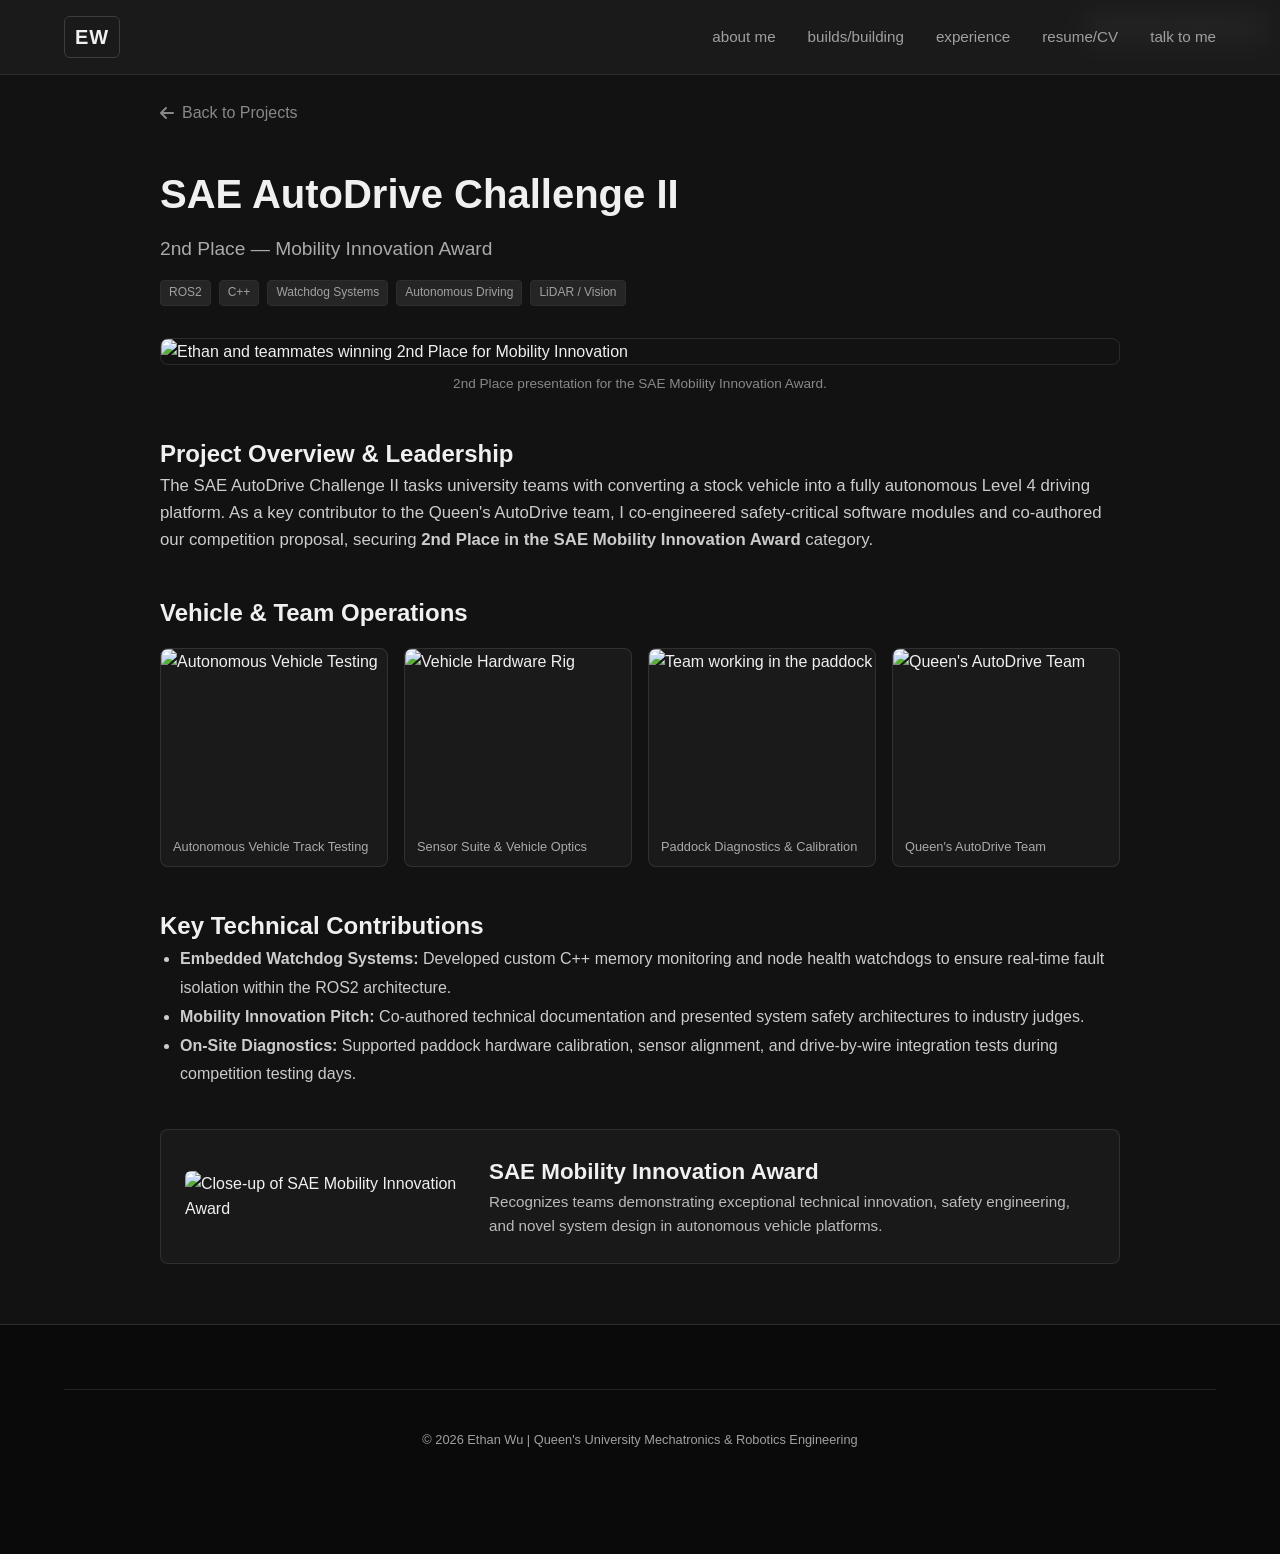
==== comps/autodrive.html @ 4d2bd2f5 "competition" ====
<!DOCTYPE html>
<html lang="en">
<head>
    <meta charset="UTF-8">
    <meta name="viewport" content="width=device-width, initial-scale=1.0">
    <title>SAE AutoDrive Challenge | Ethan Wu</title>
    <link rel="stylesheet" href="../style.css">
    <link rel="stylesheet" href="https://cdnjs.cloudflare.com/ajax/libs/font-awesome/6.4.0/css/all.min.css">
</head>
<body>

    <!-- NAVBAR -->
    <nav class="navbar">
        <div class="logo"><a href="../index.html" style="color: inherit; text-decoration: none;">EW</a></div>
        <ul class="nav-links">
            <li><a href="../index.html#about">about me</a></li>
            <li><a href="../index.html#stuff">builds/building</a></li>
            <li><a href="../index.html#experience">experience</a></li>
            <li><a href="../index.html#resume-cv">resume/CV</a></li>
            <li><a href="../index.html#contact">talk to me</a></li>
        </ul>
    </nav>

    <main class="project-detail-container" style="max-width: 1000px; margin: 100px auto 60px; padding: 0 20px;">
        
        <!-- BACK BUTTON -->
        <a href="../index.html#stuff" style="text-decoration: none; color: #888; display: inline-flex; align-items: center; gap: 8px; margin-bottom: 24px;">
            <i class="fa-solid fa-arrow-left"></i> Back to Projects
        </a>

        <!-- HEADER SECTION -->
        <header class="project-header" style="margin-bottom: 32px;">
            <span class="module-category" style="background: rgba(255,255,255,0.1); padding: 4px 12px; border-radius: 4px; font-size: 0.85rem;">Autonomous Vehicles & AI</span>
            <h1 style="font-size: 2.5rem; margin: 12px 0 8px;">SAE AutoDrive Challenge II</h1>
            <p class="project-subtitle" style="font-size: 1.2rem; color: #aaa;">2nd Place — Mobility Innovation Award</p>
            
            <div class="tags" style="margin-top: 16px; display: flex; gap: 8px; flex-wrap: wrap;">
                <span class="tag">ROS2</span>
                <span class="tag">C++</span>
                <span class="tag">Watchdog Systems</span>
                <span class="tag">Autonomous Driving</span>
                <span class="tag">LiDAR / Vision</span>
            </div>
        </header>

        <!-- HERO COVER IMAGE (WINNING PRESENTATION) -->
        <section class="project-section" style="margin-bottom: 40px;">
            <div style="border-radius: 8px; overflow: hidden; border: 1px solid rgba(255,255,255,0.1);">
                <img src="../media/autodrive-winning-team.jpg" alt="Ethan and teammates winning 2nd Place for Mobility Innovation" style="width: 100%; max-height: 480px; object-fit: cover; display: block; cursor: pointer;">
            </div>
            <p style="font-size: 0.85rem; color: #888; margin-top: 8px; text-align: center;">2nd Place presentation for the SAE Mobility Innovation Award.</p>
        </section>

        <!-- SYSTEM & COMPETITION OVERVIEW -->
        <section class="project-section" style="margin-bottom: 40px;">
            <h2>Project Overview & Leadership</h2>
            <p style="font-size: 1.05rem; line-height: 1.6; color: #ccc;">
                The SAE AutoDrive Challenge II tasks university teams with converting a stock vehicle into a fully autonomous Level 4 driving platform. As a key contributor to the Queen's AutoDrive team, I co-engineered safety-critical software modules and co-authored our competition proposal, securing <strong>2nd Place in the SAE Mobility Innovation Award</strong> category.
            </p>
        </section>

        <!-- PHOTO GALLERY (CAR & TEAM) -->
        <section class="project-section" style="margin-bottom: 40px;">
            <h2>Vehicle & Team Operations</h2>
            <div style="display: grid; grid-template-columns: repeat(auto-fit, minmax(220px, 1fr)); gap: 16px; margin-top: 16px;">
                
                <div style="border-radius: 8px; overflow: hidden; border: 1px solid rgba(255,255,255,0.1); background: #1a1a1a;">
                    <img src="../media/autodrive-car-1.jpg" alt="Autonomous Vehicle Testing" style="width: 100%; height: 180px; object-fit: cover; display: block; cursor: pointer;">
                    <span style="display: block; font-size: 0.8rem; color: #aaa; padding: 8px 12px;">Autonomous Vehicle Track Testing</span>
                </div>

                <div style="border-radius: 8px; overflow: hidden; border: 1px solid rgba(255,255,255,0.1); background: #1a1a1a;">
                    <img src="../media/autodrive-car-2.jpg" alt="Vehicle Hardware Rig" style="width: 100%; height: 180px; object-fit: cover; display: block; cursor: pointer;">
                    <span style="display: block; font-size: 0.8rem; color: #aaa; padding: 8px 12px;">Sensor Suite & Vehicle Optics</span>
                </div>

                <div style="border-radius: 8px; overflow: hidden; border: 1px solid rgba(255,255,255,0.1); background: #1a1a1a;">
                    <img src="../media/autodrive-paddock.jpg" alt="Team working in the paddock" style="width: 100%; height: 180px; object-fit: cover; display: block; cursor: pointer;">
                    <span style="display: block; font-size: 0.8rem; color: #aaa; padding: 8px 12px;">Paddock Diagnostics & Calibration</span>
                </div>

                <div style="border-radius: 8px; overflow: hidden; border: 1px solid rgba(255,255,255,0.1); background: #1a1a1a;">
                    <img src="../media/autodrive-team-sun.jpg" alt="Queen's AutoDrive Team" style="width: 100%; height: 180px; object-fit: cover; display: block; cursor: pointer;">
                    <span style="display: block; font-size: 0.8rem; color: #aaa; padding: 8px 12px;">Queen's AutoDrive Team</span>
                </div>

            </div>
        </section>

        <!-- TECHNICAL CONTRIBUTIONS & SPOTLIGHT -->
        <section class="project-section" style="margin-bottom: 40px;">
            <h2>Key Technical Contributions</h2>
            <ul style="color: #ccc; line-height: 1.8; padding-left: 20px;">
                <li><strong>Embedded Watchdog Systems:</strong> Developed custom C++ memory monitoring and node health watchdogs to ensure real-time fault isolation within the ROS2 architecture.</li>
                <li><strong>Mobility Innovation Pitch:</strong> Co-authored technical documentation and presented system safety architectures to industry judges.</li>
                <li><strong>On-Site Diagnostics:</strong> Supported paddock hardware calibration, sensor alignment, and drive-by-wire integration tests during competition testing days.</li>
            </ul>
        </section>

        <!-- AWARD SPOTLIGHT SECTION -->
        <section class="project-section" style="margin-bottom: 40px; background: rgba(255,255,255,0.03); border: 1px solid rgba(255,255,255,0.1); padding: 24px; border-radius: 8px; display: flex; gap: 24px; align-items: center; flex-wrap: wrap;">
            <div style="flex: 1; min-width: 200px; max-width: 280px; border-radius: 6px; overflow: hidden;">
                <img src="../media/autodrive-award-closeup.jpg" alt="Close-up of SAE Mobility Innovation Award" style="width: 100%; display: block; cursor: pointer;">
            </div>
            <div style="flex: 2; min-width: 260px;">
                <h3 style="margin-top: 0; font-size: 1.4rem;">SAE Mobility Innovation Award</h3>
                <p style="color: #bbb; line-height: 1.6; font-size: 0.95rem;">
                    Recognizes teams demonstrating exceptional technical innovation, safety engineering, and novel system design in autonomous vehicle platforms.
                </p>
            </div>
        </section>

    </main>

    <!-- FOOTER -->
    <footer class="footer">
        <div class="footer-content" style="text-align: center; padding: 40px 0; border-top: 1px solid rgba(255,255,255,0.1);">
            <p class="copyright">© 2026 Ethan Wu | Queen's University Mechatronics & Robotics Engineering</p>
        </div>
    </footer>

    <!-- LIGHTBOX OVERLAY -->
    <div id="lightbox" class="lightbox-modal" onclick="closeLightbox()">
        <img id="lightbox-img" src="" alt="Enlarged View">
    </div>

    <!-- LIGHTBOX SCRIPT -->
    <script>
        function openLightbox(src) {
            const modal = document.getElementById('lightbox');
            const modalImg = document.getElementById('lightbox-img');
            modalImg.src = src;
            modal.style.display = 'flex';
        }

        function closeLightbox() {
            document.getElementById('lightbox').style.display = 'none';
        }

        document.addEventListener('DOMContentLoaded', () => {
            document.querySelectorAll('img:not(#lightbox-img)').forEach(img => {
                img.addEventListener('click', () => {
                    openLightbox(img.src);
                });
            });
        });
    </script>

</body>
</html>
---- style.css ----
/* ==========================================================================
   CHARCOAL BLACK / OBSIDIAN DARK THEME
   ========================================================================== */

:root {
    /* Color Palette */
    --bg-main: #121212;             /* Pure Obsidian Charcoal Background */
    --bg-card: #1E1E1E;             /* Elevated Matte Charcoal Card */
    --bg-card-hover: #262626;       /* Card Hover Highlight */
    --bg-alt: #181818;              /* Alternating Section Background */
    --bg-glass: rgba(30, 30, 30, 0.75); /* Glassmorphism Overlay */
    
    /* Text Colors */
    --text-primary: #F0F0F0;        /* Bright Crisp White */
    --text-secondary: #A0A0A0;      /* Muted Slate Gray */
    --text-muted: #6E6E6E;          /* Subtle Wireframe Gray */
    
    /* Accents & Highlights */
    --accent-silver: #D4D4D4;       /* Titanium Silver */
    --accent-blue: #3B82F6;         /* Subtle Electric Blue Indicator */
    --accent-glow: rgba(59, 130, 246, 0.15);
    --border-color: #2D2D2D;        /* Sleek Wireframe Border */
    --border-light: #3D3D3D;        /* Highlight Border */

    /* Fonts & Radii */
    --font-sans: 'Inter', -apple-system, BlinkMacSystemFont, 'Segoe UI', Roboto, sans-serif;
    --radius-sm: 6px;
    --radius-md: 12px;
    --radius-lg: 16px;
    --transition: all 0.25s cubic-bezier(0.4, 0, 0.2, 1);
}

/* Base Reset */
* {
    margin: 0;
    padding: 0;
    box-sizing: border-box;
}

body {
    background-color: var(--bg-main);
    color: var(--text-primary);
    font-family: var(--font-sans);
    line-height: 1.6;
    -webkit-font-smoothing: antialiased;
}

/* Smooth Scrolling */
html {
    scroll-behavior: smooth;
}

/* ==========================================================================
   NAVIGATION BAR
   ========================================================================== */

.navbar {
    position: fixed;
    top: 0;
    width: 100%;
    display: flex;
    justify-content: space-between;
    align-items: center;
    padding: 1rem 5%;
    background: var(--bg-glass);
    backdrop-filter: blur(12px);
    -webkit-backdrop-filter: blur(12px);
    border-bottom: 1px solid var(--border-color);
    z-index: 1000;
}

.logo {
    font-weight: 800;
    font-size: 1.25rem;
    letter-spacing: 1px;
    color: var(--text-primary);
    border: 1.5px solid var(--border-light);
    padding: 4px 10px;
    border-radius: var(--radius-sm);
}

.nav-links {
    display: flex;
    list-style: none;
    gap: 2rem;
}

.nav-links a {
    color: var(--text-secondary);
    text-decoration: none;
    font-size: 0.95rem;
    font-weight: 500;
    transition: var(--transition);
}

.nav-links a:hover {
    color: var(--text-primary);
}

/* ==========================================================================
   HERO SECTION
   ========================================================================== */

.hero {
    padding: 8rem 5% 4rem;
    max-width: 1200px;
    margin: 0 auto;
}

.hero h1 {
    font-size: 3.5rem;
    font-weight: 800;
    letter-spacing: -0.02em;
    color: var(--text-primary);
    margin-bottom: 0.5rem;
}

.hero-tagline {
    font-size: 1.25rem;
    color: var(--text-secondary);
    margin-bottom: 1.5rem;
}

.role-badges {
    display: flex;
    flex-wrap: wrap;
    gap: 0.75rem;
    margin-bottom: 2.5rem;
}

.role-badge {
    background: var(--bg-card);
    border: 1px solid var(--border-color);
    color: var(--text-secondary);
    padding: 0.4rem 0.9rem;
    border-radius: 50px;
    font-size: 0.85rem;
    display: inline-flex;
    align-items: center;
    gap: 0.5rem;
}

/* Quick Stats Counter Grid */
.stat-grid {
    display: grid;
    grid-template-columns: repeat(auto-fit, minmax(180px, 1fr));
    gap: 1.25rem;
    margin-bottom: 2.5rem;
}

.stat-card {
    background: var(--bg-card);
    border: 1px solid var(--border-color);
    padding: 1.25rem;
    border-radius: var(--radius-md);
    text-align: left;
}

.stat-num {
    display: block;
    font-size: 2rem;
    font-weight: 700;
    color: var(--text-primary);
}

.stat-label {
    font-size: 0.85rem;
    color: var(--text-muted);
    text-transform: uppercase;
    letter-spacing: 0.05em;
}

/* Buttons */
.hero-buttons {
    display: flex;
    gap: 1rem;
}

.btn {
    padding: 0.75rem 1.75rem;
    border-radius: var(--radius-sm);
    font-size: 0.95rem;
    font-weight: 600;
    text-decoration: none;
    transition: var(--transition);
    cursor: pointer;
    display: inline-flex;
    align-items: center;
    gap: 0.5rem;
}

.primary-btn {
    background: var(--text-primary);
    color: var(--bg-main);
    border: 1px solid var(--text-primary);
}

.primary-btn:hover {
    background: var(--accent-silver);
    border-color: var(--accent-silver);
}

.secondary-btn {
    background: transparent;
    color: var(--text-primary);
    border: 1px solid var(--border-light);
}

.secondary-btn:hover {
    background: var(--bg-card);
    border-color: var(--text-primary);
}

/* ==========================================================================
   SECTIONS & MODULAR CARDS
   ========================================================================== */

.section {
    padding: 5rem 5%;
    max-width: 1200px;
    margin: 0 auto;
}

.section-alt {
    background-color: var(--bg-alt);
    max-width: 100%;
    padding-left: max(5%, calc((100vw - 1200px) / 2));
    padding-right: max(5%, calc((100vw - 1200px) / 2));
    border-top: 1px solid var(--border-color);
    border-bottom: 1px solid var(--border-color);
}

.section-header {
    margin-bottom: 3rem;
}

.section-header h2 {
    font-size: 2rem;
    font-weight: 700;
    color: var(--text-primary);
    margin-bottom: 0.25rem;
}

.section-header p {
    color: var(--text-secondary);
}

/* Modular Grid Layout */
.module-grid {
    display: grid;
    grid-template-columns: repeat(auto-fit, minmax(320px, 1fr));
    gap: 1.75rem;
}

.module-card {
    background: var(--bg-card);
    border: 1px solid var(--border-color);
    border-radius: var(--radius-md);
    overflow: hidden;
    display: flex;
    flex-direction: column;
    transition: var(--transition);
}

.module-card:hover {
    transform: translateY(-4px);
    border-color: var(--border-light);
    box-shadow: 0 12px 24px rgba(0, 0, 0, 0.4);
}

.module-image {
    position: relative;
    height: 190px;
    background: #171717;
    overflow: hidden;
    display: flex;
    align-items: center;
    justify-content: center;
}

.module-image img {
    width: 100%;
    height: 100%;
    object-fit: cover;
    opacity: 0.85;
    transition: var(--transition);
}

.module-card:hover .module-image img {
    opacity: 1;
    transform: scale(1.03);
}

.module-category {
    position: absolute;
    top: 12px;
    right: 12px;
    background: rgba(0, 0, 0, 0.65);
    backdrop-filter: blur(4px);
    border: 1px solid var(--border-color);
    color: var(--text-secondary);
    padding: 3px 10px;
    font-size: 0.75rem;
    border-radius: var(--radius-sm);
}

/* Status Badges *//* ==========================================================================
   CHARCOAL BLACK / OBSIDIAN DARK THEME
   ========================================================================== */

:root {
    /* Color Palette */
    --bg-main: #121212;             /* Pure Obsidian Charcoal Background */
    --bg-card: #1E1E1E;             /* Elevated Matte Charcoal Card */
    --bg-card-hover: #262626;       /* Card Hover Highlight */
    --bg-alt: #181818;              /* Alternating Section Background */
    --bg-glass: rgba(30, 30, 30, 0.75); /* Glassmorphism Overlay */
    
    /* Text Colors */
    --text-primary: #F0F0F0;        /* Bright Crisp White */
    --text-secondary: #A0A0A0;      /* Muted Slate Gray */
    --text-muted: #6E6E6E;          /* Subtle Wireframe Gray */
    
    /* Accents & Highlights */
    --accent-silver: #D4D4D4;       /* Titanium Silver */
    --accent-blue: #3B82F6;         /* Subtle Electric Blue Indicator */
    --accent-glow: rgba(59, 130, 246, 0.15);
    --border-color: #2D2D2D;        /* Sleek Wireframe Border */
    --border-light: #3D3D3D;        /* Highlight Border */

    /* Fonts & Radii */
    --font-sans: 'Inter', -apple-system, BlinkMacSystemFont, 'Segoe UI', Roboto, sans-serif;
    --radius-sm: 6px;
    --radius-md: 12px;
    --radius-lg: 16px;
    --transition: all 0.25s cubic-bezier(0.4, 0, 0.2, 1);
}

/* Base Reset */
* {
    margin: 0;
    padding: 0;
    box-sizing: border-box;
}

body {
    background-color: var(--bg-main);
    color: var(--text-primary);
    font-family: var(--font-sans);
    line-height: 1.6;
    -webkit-font-smoothing: antialiased;
}

/* Smooth Scrolling */
html {
    scroll-behavior: smooth;
}

/* ==========================================================================
   NAVIGATION BAR
   ========================================================================== */

.navbar {
    position: fixed;
    top: 0;
    width: 100%;
    display: flex;
    justify-content: space-between;
    align-items: center;
    padding: 1rem 5%;
    background: var(--bg-glass);
    backdrop-filter: blur(12px);
    -webkit-backdrop-filter: blur(12px);
    border-bottom: 1px solid var(--border-color);
    z-index: 1000;
}

.logo {
    font-weight: 800;
    font-size: 1.25rem;
    letter-spacing: 1px;
    color: var(--text-primary);
    border: 1.5px solid var(--border-light);
    padding: 4px 10px;
    border-radius: var(--radius-sm);
}

.nav-links {
    display: flex;
    list-style: none;
    gap: 2rem;
}

.nav-links a {
    color: var(--text-secondary);
    text-decoration: none;
    font-size: 0.95rem;
    font-weight: 500;
    transition: var(--transition);
}

.nav-links a:hover {
    color: var(--text-primary);
}

/* ==========================================================================
   HERO SECTION
   ========================================================================== */

.hero {
    padding: 8rem 5% 4rem;
    max-width: 1200px;
    margin: 0 auto;
}

.hero h1 {
    font-size: 3.5rem;
    font-weight: 800;
    letter-spacing: -0.02em;
    color: var(--text-primary);
    margin-bottom: 0.5rem;
}

.hero-tagline {
    font-size: 1.25rem;
    color: var(--text-secondary);
    margin-bottom: 1.5rem;
}

.role-badges {
    display: flex;
    flex-wrap: wrap;
    gap: 0.75rem;
    margin-bottom: 2.5rem;
}

.role-badge {
    background: var(--bg-card);
    border: 1px solid var(--border-color);
    color: var(--text-secondary);
    padding: 0.4rem 0.9rem;
    border-radius: 50px;
    font-size: 0.85rem;
    display: inline-flex;
    align-items: center;
    gap: 0.5rem;
}

/* Quick Stats Counter Grid */
.stat-grid {
    display: grid;
    grid-template-columns: repeat(auto-fit, minmax(180px, 1fr));
    gap: 1.25rem;
    margin-bottom: 2.5rem;
}

.stat-card {
    background: var(--bg-card);
    border: 1px solid var(--border-color);
    padding: 1.25rem;
    border-radius: var(--radius-md);
    text-align: left;
}

.stat-num {
    display: block;
    font-size: 2rem;
    font-weight: 700;
    color: var(--text-primary);
}

.stat-label {
    font-size: 0.85rem;
    color: var(--text-muted);
    text-transform: uppercase;
    letter-spacing: 0.05em;
}

/* Buttons */
.hero-buttons {
    display: flex;
    gap: 1rem;
}

.btn {
    padding: 0.75rem 1.75rem;
    border-radius: var(--radius-sm);
    font-size: 0.95rem;
    font-weight: 600;
    text-decoration: none;
    transition: var(--transition);
    cursor: pointer;
    display: inline-flex;
    align-items: center;
    gap: 0.5rem;
}

.primary-btn {
    background: var(--text-primary);
    color: var(--bg-main);
    border: 1px solid var(--text-primary);
}

.primary-btn:hover {
    background: var(--accent-silver);
    border-color: var(--accent-silver);
}

.secondary-btn {
    background: transparent;
    color: var(--text-primary);
    border: 1px solid var(--border-light);
}

.secondary-btn:hover {
    background: var(--bg-card);
    border-color: var(--text-primary);
}

/* ==========================================================================
   SECTIONS & MODULAR CARDS
   ========================================================================== */

.section {
    padding: 5rem 5%;
    max-width: 1200px;
    margin: 0 auto;
}

.section-alt {
    background-color: var(--bg-alt);
    max-width: 100%;
    padding-left: max(5%, calc((100vw - 1200px) / 2));
    padding-right: max(5%, calc((100vw - 1200px) / 2));
    border-top: 1px solid var(--border-color);
    border-bottom: 1px solid var(--border-color);
}

.section-header {
    margin-bottom: 3rem;
}

.section-header h2 {
    font-size: 2rem;
    font-weight: 700;
    color: var(--text-primary);
    margin-bottom: 0.25rem;
}

.section-header p {
    color: var(--text-secondary);
}

/* Modular Grid Layout */
.module-grid {
    display: grid;
    grid-template-columns: repeat(auto-fit, minmax(320px, 1fr));
    gap: 1.75rem;
}

.module-card {
    background: var(--bg-card);
    border: 1px solid var(--border-color);
    border-radius: var(--radius-md);
    overflow: hidden;
    display: flex;
    flex-direction: column;
    transition: var(--transition);
}

.module-card:hover {
    transform: translateY(-4px);
    border-color: var(--border-light);
    box-shadow: 0 12px 24px rgba(0, 0, 0, 0.4);
}

.module-image {
    position: relative;
    height: 190px;
    background: #171717;
    overflow: hidden;
    display: flex;
    align-items: center;
    justify-content: center;
}

.module-image img {
    width: 100%;
    height: 100%;
    object-fit: cover;
    opacity: 0.85;
    transition: var(--transition);
}

.module-card:hover .module-image img {
    opacity: 1;
    transform: scale(1.03);
}

.module-category {
    position: absolute;
    top: 12px;
    right: 12px;
    background: rgba(0, 0, 0, 0.65);
    backdrop-filter: blur(4px);
    border: 1px solid var(--border-color);
    color: var(--text-secondary);
    padding: 3px 10px;
    font-size: 0.75rem;
    border-radius: var(--radius-sm);
}

/* Status Badges */
.module-status-badge {
    position: absolute;
    top: 12px;
    left: 12px;
    background: var(--accent-glow);
    color: var(--accent-blue);
    border: 1px solid var(--accent-blue);
    padding: 3px 10px;
    font-size: 0.75rem;
    font-weight: 600;
    border-radius: var(--radius-sm);
}

.image-placeholder {
    color: var(--text-muted);
    font-size: 2.5rem;
}

.module-body {
    padding: 1.5rem;
    display: flex;
    flex-direction: column;
    flex-grow: 1;
}

.module-body h3 {
    font-size: 1.25rem;
    color: var(--text-primary);
    margin-bottom: 0.25rem;
}

.module-subtitle {
    font-size: 0.85rem;
    color: var(--text-secondary);
    margin-bottom: 1rem;
}

.tags {
    display: flex;
    flex-wrap: wrap;
    gap: 0.4rem;
    margin-bottom: 1rem;
}

.tag {
    background: #252525;
    color: var(--text-secondary);
    font-size: 0.75rem;
    padding: 2px 8px;
    border-radius: 4px;
    border: 1px solid var(--border-color);
}

.module-desc {
    color: var(--text-muted);
    font-size: 0.9rem;
    margin-bottom: 1.5rem;
    flex-grow: 1;
}

/* Small Button inside cards */
.btn-sm {
    padding: 0.5rem 1rem;
    font-size: 0.85rem;
    border-radius: var(--radius-sm);
    border: 1px solid var(--border-light);
    background: transparent;
    color: var(--text-primary);
    cursor: pointer;
    transition: var(--transition);
}

.btn-sm:hover {
    background: var(--border-light);
}

/* Competition Ribbons */
.award-ribbon {
    position: absolute;
    top: 12px;
    left: 12px;
    background: rgba(255, 215, 0, 0.1);
    border: 1px solid #D4AF37;
    color: #F3E5AB;
    padding: 3px 10px;
    font-size: 0.75rem;
    font-weight: 600;
    border-radius: var(--radius-sm);
}

/* ==========================================================================
   EXPERIENCE LIST & RESUME SECTION
   ========================================================================== */

.experience-list {
    display: flex;
    flex-direction: column;
    gap: 1.5rem;
}

.exp-item {
    background: var(--bg-card);
    border: 1px solid var(--border-color);
    border-radius: var(--radius-md);
    padding: 1.75rem;
}

.exp-header {
    display: flex;
    justify-content: space-between;
    align-items: baseline;
    margin-bottom: 0.25rem;
}

.exp-header h3 {
    font-size: 1.15rem;
    color: var(--text-primary);
}

.exp-date {
    font-size: 0.85rem;
    color: var(--text-muted);
}

.exp-org {
    color: var(--text-secondary);
    font-size: 0.9rem;
    margin-bottom: 1rem;
}

.exp-item ul {
    padding-left: 1.25rem;
    color: var(--text-secondary);
    font-size: 0.95rem;
}

.exp-item li {
    margin-bottom: 0.4rem;
}

/* Resume Cards */
.resume-container {
    display: grid;
    grid-template-columns: repeat(auto-fit, minmax(280px, 1fr));
    gap: 1.5rem;
}

.resume-card {
    background: var(--bg-card);
    border: 1px solid var(--border-color);
    padding: 2rem;
    border-radius: var(--radius-md);
    text-align: center;
    display: flex;
    flex-direction: column;
    align-items: center;
}

.resume-icon {
    font-size: 2.5rem;
    color: var(--text-secondary);
    margin-bottom: 1rem;
}

.resume-card h3 {
    margin-bottom: 0.5rem;
    color: var(--text-primary);
}

.resume-card p {
    color: var(--text-muted);
    font-size: 0.9rem;
    margin-bottom: 1.5rem;
}

/* ==========================================================================
   FOOTER / CONTACT
   ========================================================================== */

.footer {
    background: #0A0A0A;
    border-top: 1px solid var(--border-color);
    padding: 4rem 5% 2rem;
    text-align: center;
}

.footer-content h2 {
    font-size: 2rem;
    margin-bottom: 0.5rem;
}

.footer-content p {
    color: var(--text-secondary);
    margin-bottom: 2rem;
}

.contact-links {
    display: flex;
    justify-content: center;
    gap: 1.5rem;
    flex-wrap: wrap;
    margin-bottom: 3rem;
}

.contact-item {
    color: var(--text-primary);
    text-decoration: none;
    background: var(--bg-card);
    border: 1px solid var(--border-color);
    padding: 0.75rem 1.25rem;
    border-radius: var(--radius-sm);
    transition: var(--transition);
    display: flex;
    align-items: center;
    gap: 0.5rem;
}

.contact-item:hover {
    border-color: var(--border-light);
    background: var(--bg-card-hover);
}

.copyright {
    font-size: 0.8rem;
    color: var(--text-muted);
}
.module-status-badge {
    position: absolute;
    top: 12px;
    left: 12px;
    background: var(--accent-glow);
    color: var(--accent-blue);
    border: 1px solid var(--accent-blue);
    padding: 3px 10px;
    font-size: 0.75rem;
    font-weight: 600;
    border-radius: var(--radius-sm);
}

.image-placeholder {
    color: var(--text-muted);
    font-size: 2.5rem;
}

.module-body {
    padding: 1.5rem;
    display: flex;
    flex-direction: column;
    flex-grow: 1;
}

.module-body h3 {
    font-size: 1.25rem;
    color: var(--text-primary);
    margin-bottom: 0.25rem;
}

.module-subtitle {
    font-size: 0.85rem;
    color: var(--text-secondary);
    margin-bottom: 1rem;
}

.tags {
    display: flex;
    flex-wrap: wrap;
    gap: 0.4rem;
    margin-bottom: 1rem;
}

.tag {
    background: #252525;
    color: var(--text-secondary);
    font-size: 0.75rem;
    padding: 2px 8px;
    border-radius: 4px;
    border: 1px solid var(--border-color);
}

.module-desc {
    color: var(--text-muted);
    font-size: 0.9rem;
    margin-bottom: 1.5rem;
    flex-grow: 1;
}

/* Small Button inside cards */
.btn-sm {
    padding: 0.5rem 1rem;
    font-size: 0.85rem;
    border-radius: var(--radius-sm);
    border: 1px solid var(--border-light);
    background: transparent;
    color: var(--text-primary);
    cursor: pointer;
    transition: var(--transition);
}

.btn-sm:hover {
    background: var(--border-light);
}

/* Competition Ribbons */
.award-ribbon {
    position: absolute;
    top: 12px;
    left: 12px;
    background: rgba(255, 215, 0, 0.1);
    border: 1px solid #D4AF37;
    color: #F3E5AB;
    padding: 3px 10px;
    font-size: 0.75rem;
    font-weight: 600;
    border-radius: var(--radius-sm);
}

/* ==========================================================================
   EXPERIENCE LIST & RESUME SECTION
   ========================================================================== */

.experience-list {
    display: flex;
    flex-direction: column;
    gap: 1.5rem;
}

.exp-item {
    background: var(--bg-card);
    border: 1px solid var(--border-color);
    border-radius: var(--radius-md);
    padding: 1.75rem;
}

.exp-header {
    display: flex;
    justify-content: space-between;
    align-items: baseline;
    margin-bottom: 0.25rem;
}

.exp-header h3 {
    font-size: 1.15rem;
    color: var(--text-primary);
}

.exp-date {
    font-size: 0.85rem;
    color: var(--text-muted);
}

.exp-org {
    color: var(--text-secondary);
    font-size: 0.9rem;
    margin-bottom: 1rem;
}

.exp-item ul {
    padding-left: 1.25rem;
    color: var(--text-secondary);
    font-size: 0.95rem;
}

.exp-item li {
    margin-bottom: 0.4rem;
}

/* Resume Cards */
.resume-container {
    display: grid;
    grid-template-columns: repeat(auto-fit, minmax(280px, 1fr));
    gap: 1.5rem;
}

.resume-card {
    background: var(--bg-card);
    border: 1px solid var(--border-color);
    padding: 2rem;
    border-radius: var(--radius-md);
    text-align: center;
    display: flex;
    flex-direction: column;
    align-items: center;
}

.resume-icon {
    font-size: 2.5rem;
    color: var(--text-secondary);
    margin-bottom: 1rem;
}

.resume-card h3 {
    margin-bottom: 0.5rem;
    color: var(--text-primary);
}

.resume-card p {
    color: var(--text-muted);
    font-size: 0.9rem;
    margin-bottom: 1.5rem;
}

/* ==========================================================================
   FOOTER / CONTACT
   ========================================================================== */

.footer {
    background: #0A0A0A;
    border-top: 1px solid var(--border-color);
    padding: 4rem 5% 2rem;
    text-align: center;
}

.footer-content h2 {
    font-size: 2rem;
    margin-bottom: 0.5rem;
}

.footer-content p {
    color: var(--text-secondary);
    margin-bottom: 2rem;
}

.contact-links {
    display: flex;
    justify-content: center;
    gap: 1.5rem;
    flex-wrap: wrap;
    margin-bottom: 3rem;
}

.contact-item {
    color: var(--text-primary);
    text-decoration: none;
    background: var(--bg-card);
    border: 1px solid var(--border-color);
    padding: 0.75rem 1.25rem;
    border-radius: var(--radius-sm);
    transition: var(--transition);
    display: flex;
    align-items: center;
    gap: 0.5rem;
}

.contact-item:hover {
    border-color: var(--border-light);
    background: var(--bg-card-hover);
}

.copyright {
    font-size: 0.8rem;
    color: var(--text-muted);
}

/* ========================================== */
/* MODAL POPUP FIX                            */
/* ========================================== */

/* Hides the modal by default and fixes it to the screen */
.modal-overlay {
    position: fixed !important;
    top: 0;
    left: 0;
    width: 100vw;
    height: 100vh;
    background: rgba(0, 0, 0, 0.8) !important; /* Darkened backdrop */
    backdrop-filter: blur(6px);
    display: none; /* <--- THIS HIDES IT INITIALLY */
    justify-content: center;
    align-items: center;
    z-index: 9999; /* Keeps modal on top of everything */
    padding: 1.5rem;
}

/* Shows the modal when activated by JavaScript */
.modal-overlay.active {
    display: flex !important; /* <--- THIS SHOWS IT WHEN CLICKED */
    animation: modalFadeIn 0.2s ease-out;
}

/* Modal Content Box */
.modal-content {
    background: #18181c;
    color: #e0e0e0;
    border: 1px solid rgba(255, 255, 255, 0.15);
    border-radius: 12px;
    max-width: 650px;
    width: 100%;
    max-height: 85vh;
    overflow-y: auto;
    padding: 2rem;
    position: relative;
    box-shadow: 0 20px 50px rgba(0, 0, 0, 0.6);
}

/* Close (X) Button */
.modal-close {
    position: absolute;
    top: 1rem;
    right: 1.25rem;
    background: transparent;
    border: none;
    font-size: 2rem;
    color: #a0a0a0;
    cursor: pointer;
    transition: color 0.2s ease;
}

.modal-close:hover {
    color: #ffffff;
}

@keyframes modalFadeIn {
    from { opacity: 0; transform: scale(0.95); }
    to { opacity: 1; transform: scale(1); }
}

/* Remove default link underlines and preserve text styling on card links */
.module-card-link,
.module-card-link:hover,
.module-card-link:focus,
.module-card-link:active {
    text-decoration: none;
    color: inherit;
    display: block;
}

/* Optional: remove underlines from internal headers inside the linked cards */
.module-card-link h3,
.module-card-link p {
    text-decoration: none;
}
/* --- Fix Hero / Cover Image Cropping --- */
/* Ensures the top project cover photo and hero banners show full aspect ratio */
.module-image img.hero-cover,
.hero img, 
.hero-image-container img {
  width: 100%;
  height: auto !important;
  max-height: 80vh;
  object-fit: contain !important; /* Shows full image without clipping top/bottom */
  cursor: pointer;
}

/* --- Keep Project Thumbnails Cropped --- */
/* --- Standard Card Thumbnails --- */
.module-image img {
  width: 100%;
  height: 100%;
  object-fit: cover;
}

/* --- Lightbox Overlay Styling --- */
.lightbox-modal {
  display: none; 
  position: fixed; 
  z-index: 9999; 
  top: 0;
  left: 0;
  width: 100vw;
  height: 100vh;
  background-color: rgba(0, 0, 0, 0.92); 
  backdrop-filter: blur(5px);
  justify-content: center;
  align-items: center;
  cursor: pointer;
}

.lightbox-modal img {
  max-width: 90vw;
  max-height: 90vh;
  object-fit: contain !important;
  box-shadow: 0 0 30px rgba(0, 0, 0, 0.9);
  border-radius: 6px;
}
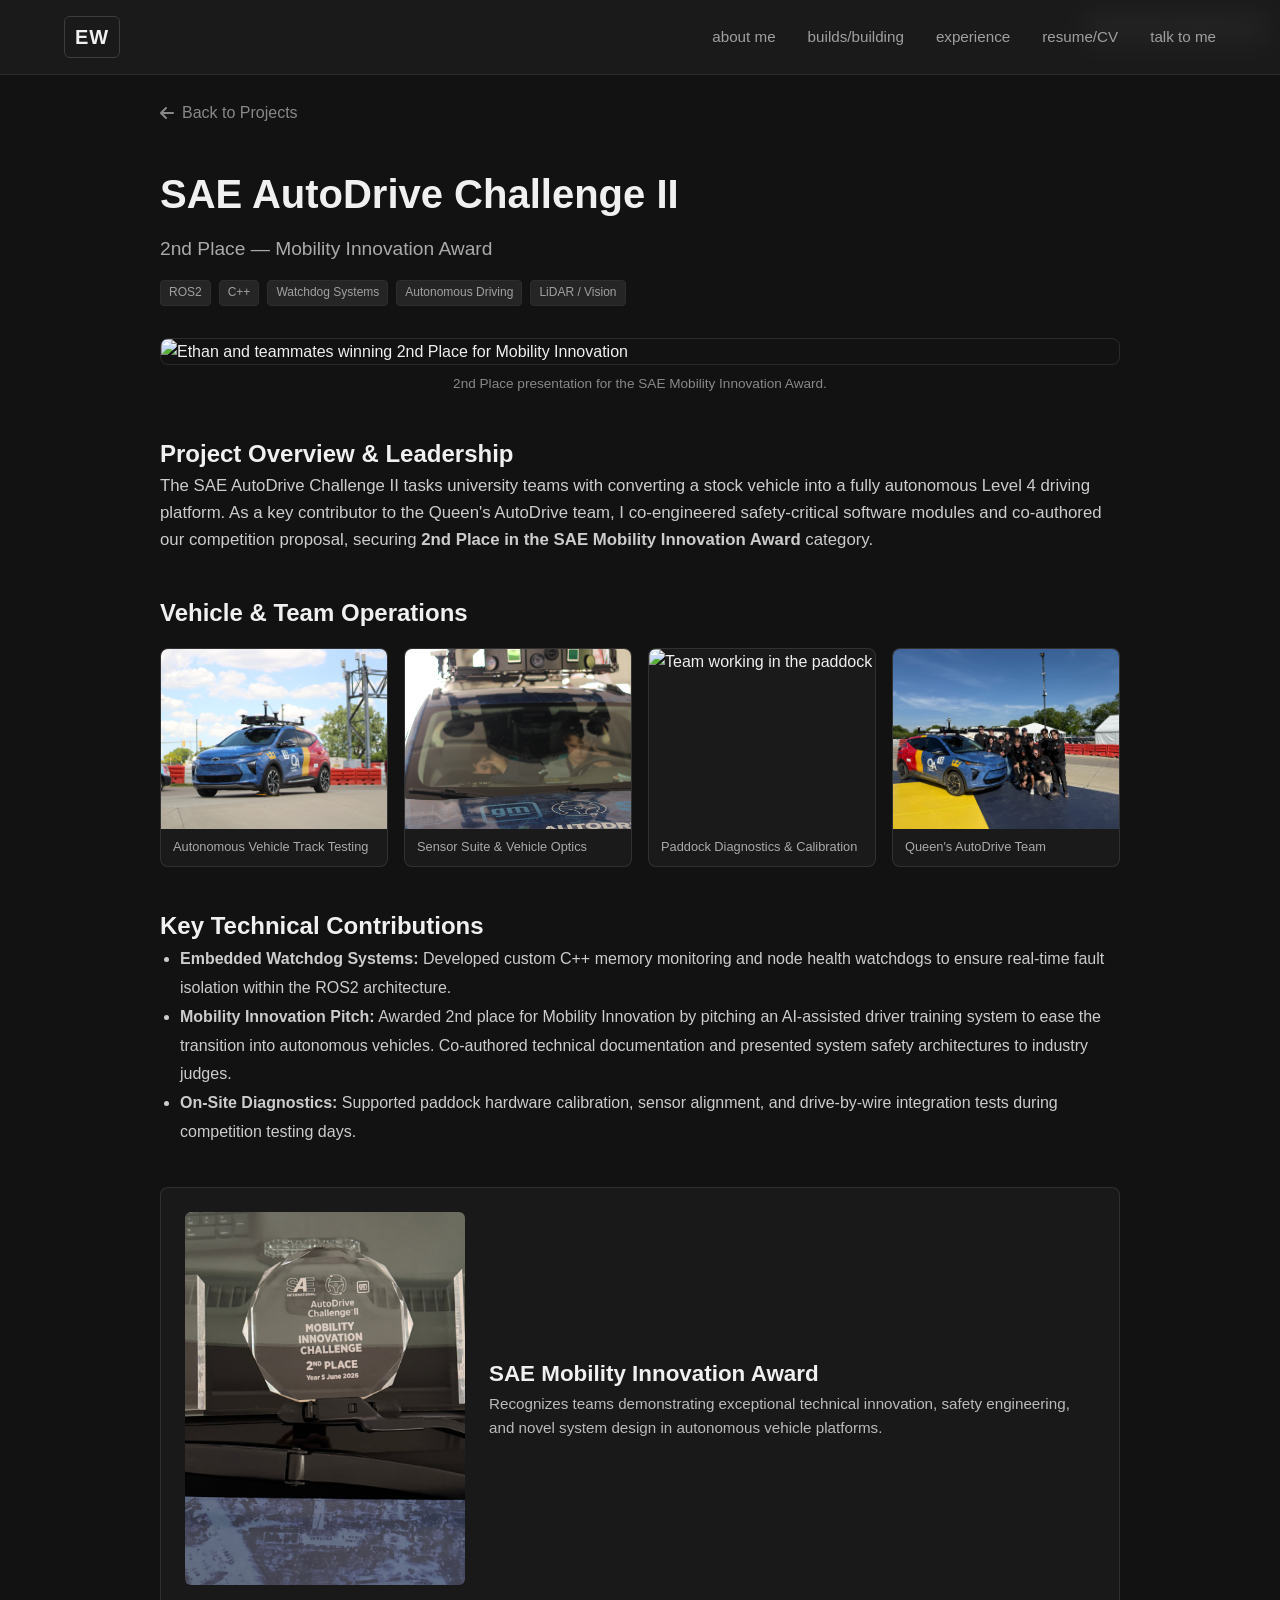
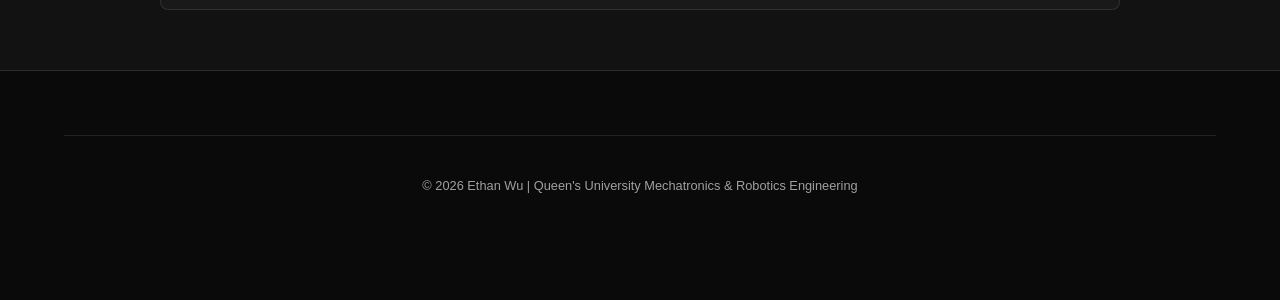
==== commit c52a4da8: "autodrive" ====
--- a/comps/autodrive.html
+++ b/comps/autodrive.html
@@ -65,22 +65,22 @@
             <div style="display: grid; grid-template-columns: repeat(auto-fit, minmax(220px, 1fr)); gap: 16px; margin-top: 16px;">
                 
                 <div style="border-radius: 8px; overflow: hidden; border: 1px solid rgba(255,255,255,0.1); background: #1a1a1a;">
-                    <img src="../media/autodrive-car-1.jpg" alt="Autonomous Vehicle Testing" style="width: 100%; height: 180px; object-fit: cover; display: block; cursor: pointer;">
+                    <img src="../media/photogenic1.JPG" alt="Autonomous Vehicle Testing" style="width: 100%; height: 180px; object-fit: cover; display: block; cursor: pointer;">
                     <span style="display: block; font-size: 0.8rem; color: #aaa; padding: 8px 12px;">Autonomous Vehicle Track Testing</span>
                 </div>
 
                 <div style="border-radius: 8px; overflow: hidden; border: 1px solid rgba(255,255,255,0.1); background: #1a1a1a;">
-                    <img src="../media/autodrive-car-2.jpg" alt="Vehicle Hardware Rig" style="width: 100%; height: 180px; object-fit: cover; display: block; cursor: pointer;">
+                    <img src="../media/sensorsuite.JPG" alt="Vehicle Hardware Rig" style="width: 100%; height: 180px; object-fit: cover; display: block; cursor: pointer;">
                     <span style="display: block; font-size: 0.8rem; color: #aaa; padding: 8px 12px;">Sensor Suite & Vehicle Optics</span>
                 </div>
 
                 <div style="border-radius: 8px; overflow: hidden; border: 1px solid rgba(255,255,255,0.1); background: #1a1a1a;">
-                    <img src="../media/autodrive-paddock.jpg" alt="Team working in the paddock" style="width: 100%; height: 180px; object-fit: cover; display: block; cursor: pointer;">
+                    <img src="../media/paddock.CR2" alt="Team working in the paddock" style="width: 100%; height: 180px; object-fit: cover; display: block; cursor: pointer;">
                     <span style="display: block; font-size: 0.8rem; color: #aaa; padding: 8px 12px;">Paddock Diagnostics & Calibration</span>
                 </div>
 
                 <div style="border-radius: 8px; overflow: hidden; border: 1px solid rgba(255,255,255,0.1); background: #1a1a1a;">
-                    <img src="../media/autodrive-team-sun.jpg" alt="Queen's AutoDrive Team" style="width: 100%; height: 180px; object-fit: cover; display: block; cursor: pointer;">
+                    <img src="../media/team1.jpeg" alt="Queen's AutoDrive Team" style="width: 100%; height: 180px; object-fit: cover; display: block; cursor: pointer;">
                     <span style="display: block; font-size: 0.8rem; color: #aaa; padding: 8px 12px;">Queen's AutoDrive Team</span>
                 </div>
 
@@ -92,7 +92,7 @@
             <h2>Key Technical Contributions</h2>
             <ul style="color: #ccc; line-height: 1.8; padding-left: 20px;">
                 <li><strong>Embedded Watchdog Systems:</strong> Developed custom C++ memory monitoring and node health watchdogs to ensure real-time fault isolation within the ROS2 architecture.</li>
-                <li><strong>Mobility Innovation Pitch:</strong> Co-authored technical documentation and presented system safety architectures to industry judges.</li>
+                <li><strong>Mobility Innovation Pitch:</strong> Awarded 2nd place for Mobility Innovation by pitching an AI-assisted driver training system to ease the transition into autonomous vehicles. Co-authored technical documentation and presented system safety architectures to industry judges. </li>
                 <li><strong>On-Site Diagnostics:</strong> Supported paddock hardware calibration, sensor alignment, and drive-by-wire integration tests during competition testing days.</li>
             </ul>
         </section>
@@ -100,7 +100,7 @@
         <!-- AWARD SPOTLIGHT SECTION -->
         <section class="project-section" style="margin-bottom: 40px; background: rgba(255,255,255,0.03); border: 1px solid rgba(255,255,255,0.1); padding: 24px; border-radius: 8px; display: flex; gap: 24px; align-items: center; flex-wrap: wrap;">
             <div style="flex: 1; min-width: 200px; max-width: 280px; border-radius: 6px; overflow: hidden;">
-                <img src="../media/autodrive-award-closeup.jpg" alt="Close-up of SAE Mobility Innovation Award" style="width: 100%; display: block; cursor: pointer;">
+                <img src="../media/award.JPG" alt="Close-up of SAE Mobility Innovation Award" style="width: 100%; display: block; cursor: pointer;">
             </div>
             <div style="flex: 2; min-width: 260px;">
                 <h3 style="margin-top: 0; font-size: 1.4rem;">SAE Mobility Innovation Award</h3>
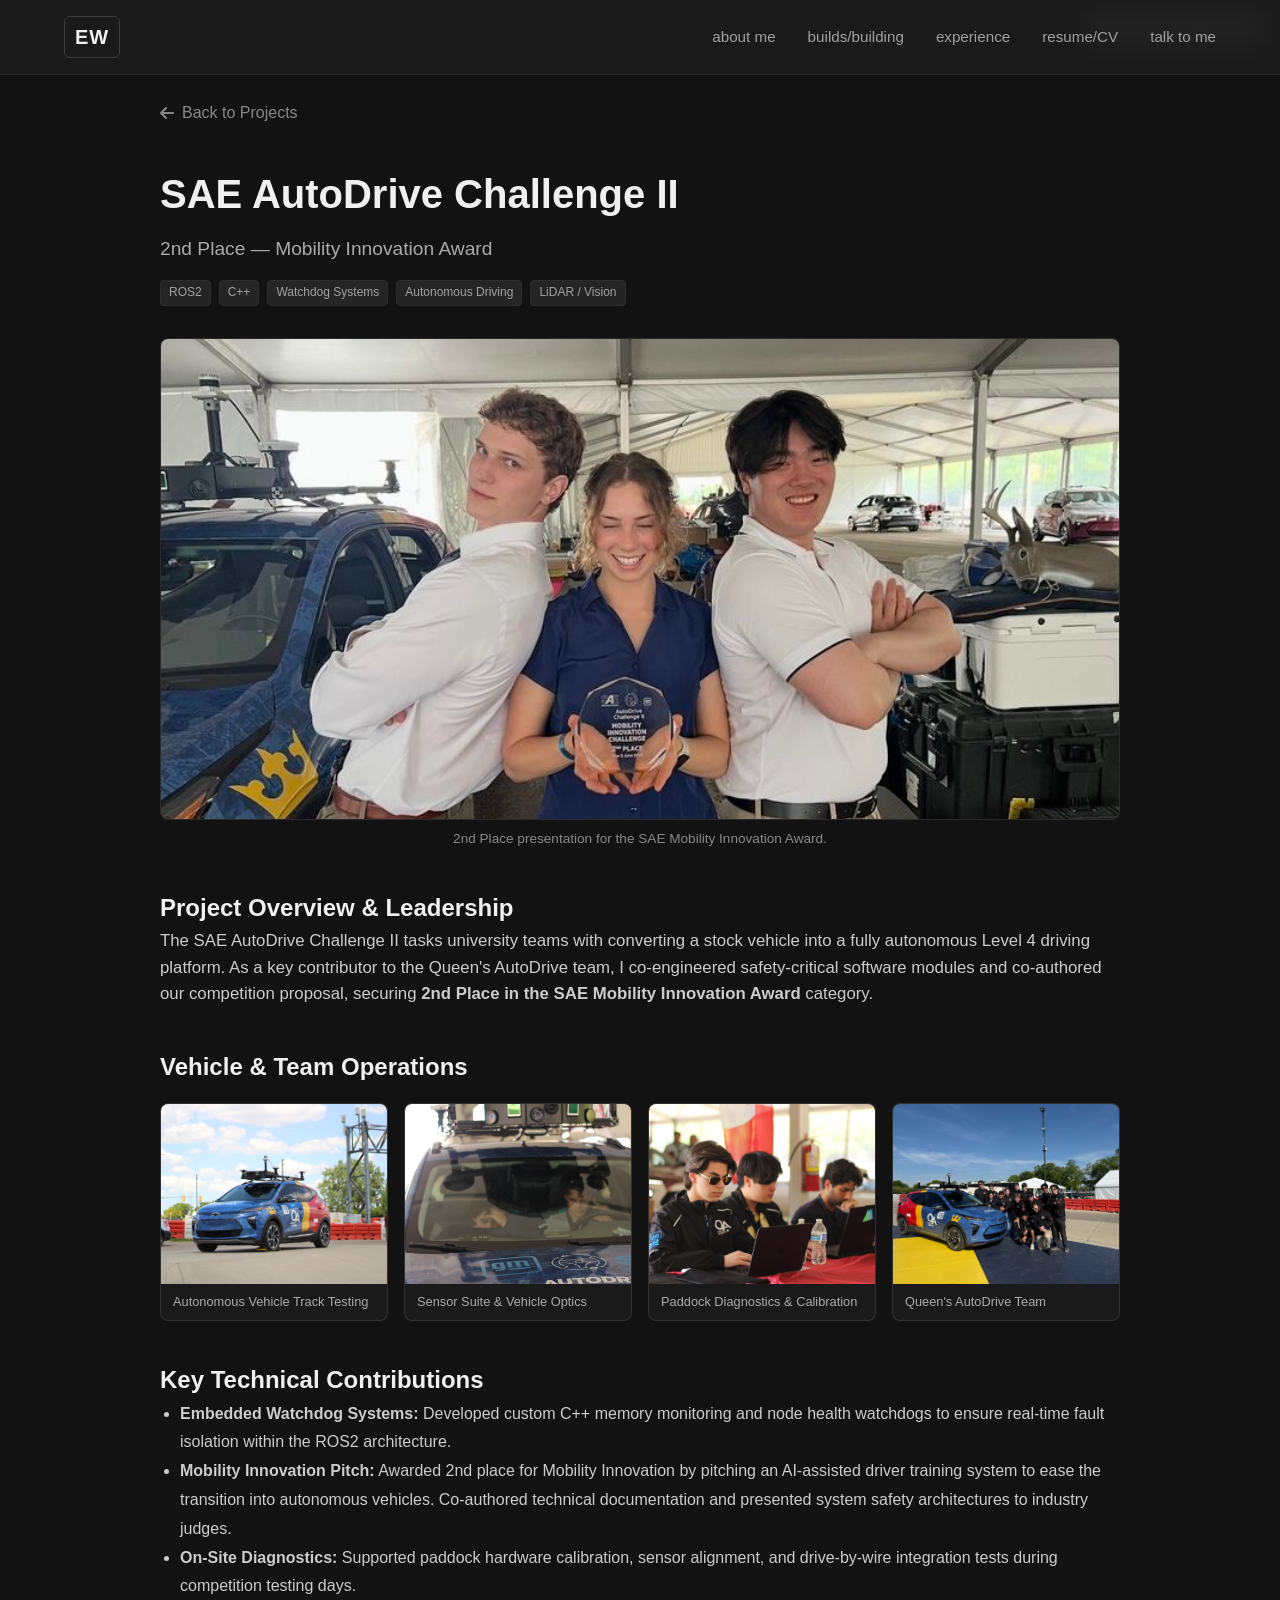
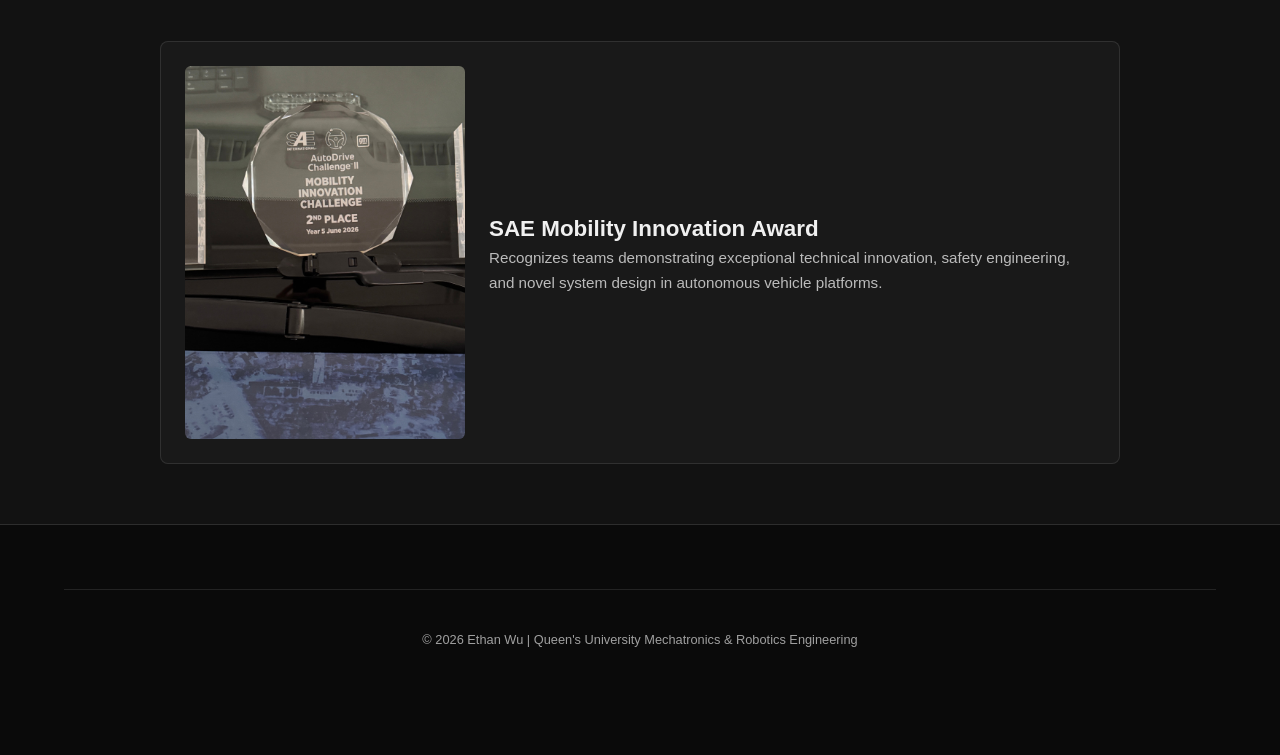
==== commit 9f1ec338: "fixes" ====
--- a/comps/autodrive.html
+++ b/comps/autodrive.html
@@ -46,7 +46,7 @@
         <!-- HERO COVER IMAGE (WINNING PRESENTATION) -->
         <section class="project-section" style="margin-bottom: 40px;">
             <div style="border-radius: 8px; overflow: hidden; border: 1px solid rgba(255,255,255,0.1);">
-                <img src="../media/autodrive-winning-team.jpg" alt="Ethan and teammates winning 2nd Place for Mobility Innovation" style="width: 100%; max-height: 480px; object-fit: cover; display: block; cursor: pointer;">
+                <img src="../media/LeAutoDriveSquad.jpg" alt="Ethan and teammates winning 2nd Place for Mobility Innovation" style="width: 100%; max-height: 480px; object-fit: cover; display: block; cursor: pointer;">
             </div>
             <p style="font-size: 0.85rem; color: #888; margin-top: 8px; text-align: center;">2nd Place presentation for the SAE Mobility Innovation Award.</p>
         </section>
@@ -75,7 +75,7 @@
                 </div>
 
                 <div style="border-radius: 8px; overflow: hidden; border: 1px solid rgba(255,255,255,0.1); background: #1a1a1a;">
-                    <img src="../media/paddock.CR2" alt="Team working in the paddock" style="width: 100%; height: 180px; object-fit: cover; display: block; cursor: pointer;">
+                    <img src="../media/paddock.jpg" alt="Team working in the paddock" style="width: 100%; height: 180px; object-fit: cover; display: block; cursor: pointer;">
                     <span style="display: block; font-size: 0.8rem; color: #aaa; padding: 8px 12px;">Paddock Diagnostics & Calibration</span>
                 </div>
 
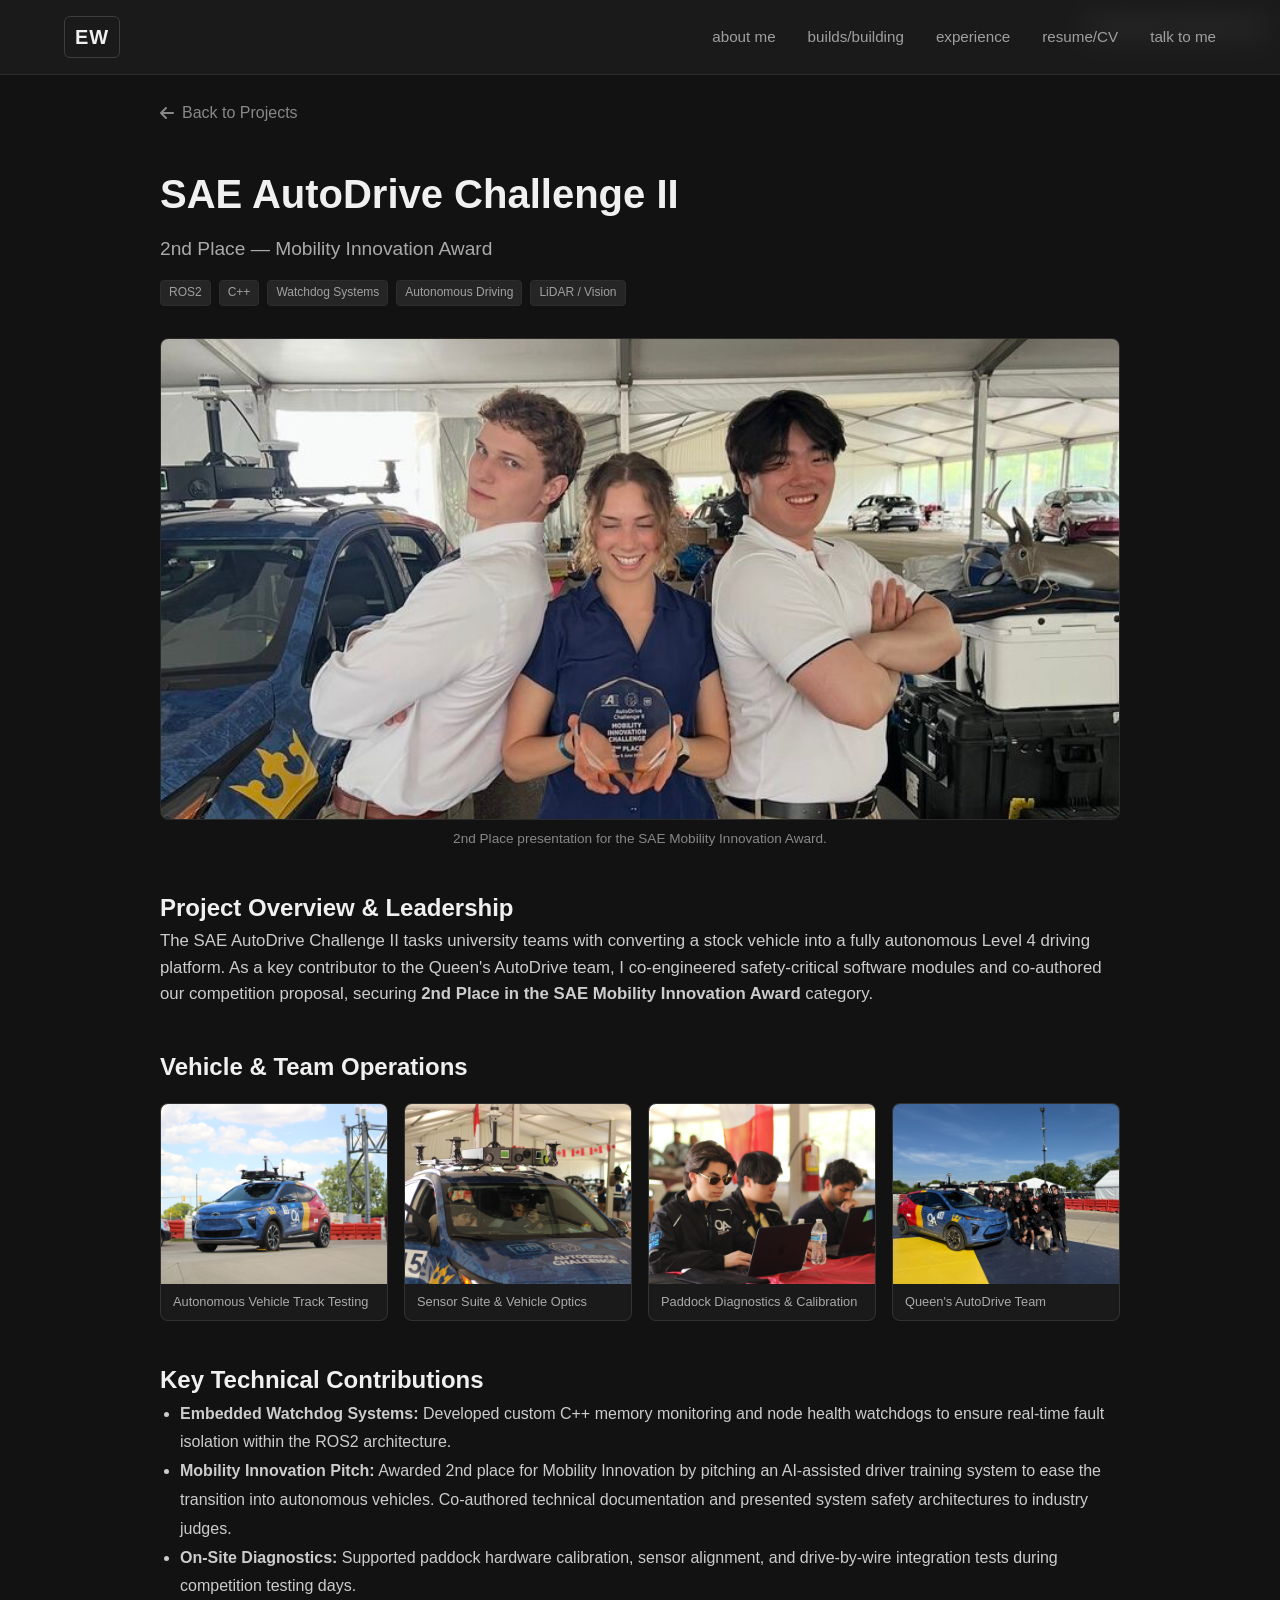
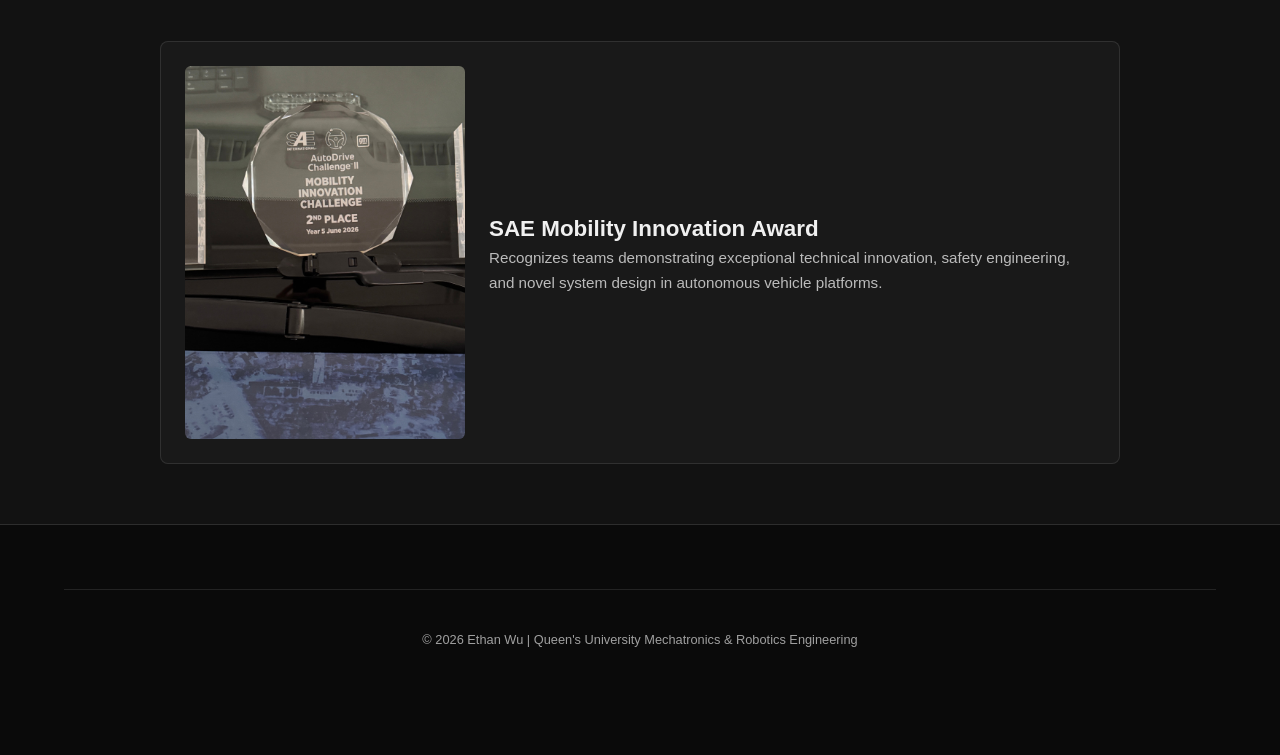
==== commit 6ea3ec08: "fixeds" ====
--- a/comps/autodrive.html
+++ b/comps/autodrive.html
@@ -70,7 +70,7 @@
                 </div>
 
                 <div style="border-radius: 8px; overflow: hidden; border: 1px solid rgba(255,255,255,0.1); background: #1a1a1a;">
-                    <img src="../media/sensorsuite.JPG" alt="Vehicle Hardware Rig" style="width: 100%; height: 180px; object-fit: cover; display: block; cursor: pointer;">
+                    <img src="../media/bettersensorsuite.JPG" alt="Vehicle Hardware Rig" style="width: 100%; height: 180px; object-fit: cover; display: block; cursor: pointer;">
                     <span style="display: block; font-size: 0.8rem; color: #aaa; padding: 8px 12px;">Sensor Suite & Vehicle Optics</span>
                 </div>
 
